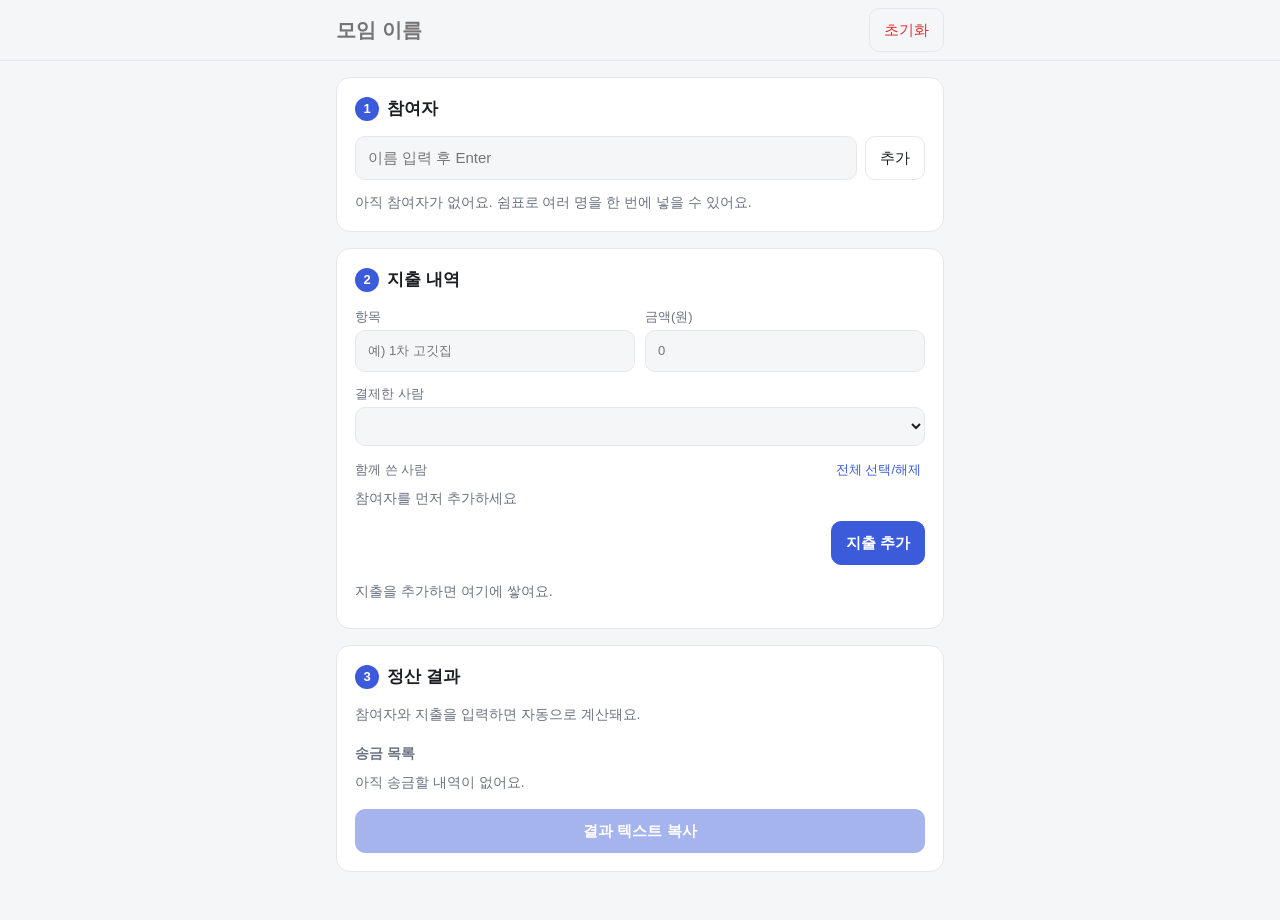
==== src/index.html @ de360f90 "feat(src): dutch-pay를 src 구조로 이전하고 scripts 추가 - dutch-pay/ 삭제, src/ 아래 app.js, index.html, settle.js" ====
<!doctype html>
<html lang="ko">
<head>
  <meta charset="utf-8" />
  <meta name="viewport" content="width=device-width, initial-scale=1" />
  <title>모임 정산</title>
  <link rel="stylesheet" href="style.css" />
</head>
<body>
  <header class="top">
    <div class="wrap top-inner">
      <input id="groupName" class="group-name" placeholder="모임 이름" maxlength="40" />
      <button id="resetBtn" class="ghost danger" type="button">초기화</button>
    </div>
  </header>

  <main class="wrap">
    <!-- 1. 멤버 -->
    <section class="card">
      <h2><span class="step">1</span>참여자</h2>
      <form id="memberForm" class="row">
        <input id="memberInput" placeholder="이름 입력 후 Enter" maxlength="20" autocomplete="off" />
        <button type="submit">추가</button>
      </form>
      <ul id="memberList" class="chips"></ul>
    </section>

    <!-- 2. 지출 -->
    <section class="card">
      <h2><span class="step">2</span>지출 내역</h2>
      <form id="expenseForm" class="expense-form">
        <div class="grid2">
          <label>항목
            <input id="expTitle" placeholder="예) 1차 고깃집" maxlength="40" required />
          </label>
          <label>금액(원)
            <input id="expAmount" inputmode="numeric" placeholder="0" required />
          </label>
        </div>
        <label>결제한 사람
          <select id="expPayer" required></select>
        </label>
        <div class="field">
          <div class="field-head">
            <span>함께 쓴 사람</span>
            <button type="button" id="toggleAll" class="link">전체 선택/해제</button>
          </div>
          <div id="expParticipants" class="checks"></div>
        </div>
        <div class="row end">
          <button type="button" id="cancelEdit" class="ghost" hidden>취소</button>
          <button type="submit" id="expSubmit" class="primary">지출 추가</button>
        </div>
      </form>
      <ul id="expenseList" class="expenses"></ul>
      <p id="totalLine" class="total"></p>
    </section>

    <!-- 3. 정산 -->
    <section class="card">
      <h2><span class="step">3</span>정산 결과</h2>
      <div id="balances" class="balances"></div>
      <h3>송금 목록</h3>
      <ul id="transfers" class="transfers"></ul>
      <button id="copyBtn" class="primary wide" type="button">결과 텍스트 복사</button>
    </section>
  </main>

  <div id="toast" class="toast" role="status" aria-live="polite"></div>
  <script src="settle.js"></script>
  <script src="app.js"></script>
</body>
</html>
---- src/style.css ----
:root {
  --bg: #f5f6f8;
  --card: #ffffff;
  --text: #1b1f24;
  --muted: #6b7280;
  --line: #e5e7eb;
  --accent: #3b5bdb;
  --accent-soft: #edf2ff;
  --pos: #2f9e44;
  --neg: #e03131;
  --radius: 14px;
}
@media (prefers-color-scheme: dark) {
  :root {
    --bg: #111317;
    --card: #1a1d23;
    --text: #e8eaed;
    --muted: #9aa0a6;
    --line: #2c3038;
    --accent: #748ffc;
    --accent-soft: #232a45;
    --pos: #51cf66;
    --neg: #ff6b6b;
  }
}

* { box-sizing: border-box; }
body {
  margin: 0;
  background: var(--bg);
  color: var(--text);
  font-family: -apple-system, BlinkMacSystemFont, "Pretendard", "Apple SD Gothic Neo", "Malgun Gothic", sans-serif;
  font-size: 15px;
  line-height: 1.5;
}
.wrap { max-width: 640px; margin: 0 auto; padding: 0 16px; }
main.wrap { padding-bottom: 48px; }

.top { position: sticky; top: 0; z-index: 5; background: var(--bg); border-bottom: 1px solid var(--line); }
.top-inner { display: flex; align-items: center; gap: 8px; height: 60px; }
.group-name {
  flex: 1; font-size: 20px; font-weight: 700; border: none; background: transparent;
  padding: 6px 0; color: var(--text);
}
.group-name:focus { outline: none; border-bottom: 2px solid var(--accent); }

.card { background: var(--card); border: 1px solid var(--line); border-radius: var(--radius); padding: 18px; margin-top: 16px; }
h2 { margin: 0 0 14px; font-size: 17px; display: flex; align-items: center; gap: 8px; }
h3 { margin: 18px 0 8px; font-size: 14px; color: var(--muted); font-weight: 600; }
.step {
  display: inline-grid; place-items: center; width: 24px; height: 24px; border-radius: 50%;
  background: var(--accent); color: #fff; font-size: 13px;
}

input, select {
  width: 100%; padding: 10px 12px; border: 1px solid var(--line); border-radius: 10px;
  background: var(--bg); color: var(--text); font: inherit;
}
input:focus, select:focus { outline: 2px solid var(--accent); outline-offset: -1px; }
label { display: block; font-size: 13px; color: var(--muted); }
label > input, label > select { margin-top: 4px; }

button {
  font: inherit; cursor: pointer; border-radius: 10px; padding: 10px 14px;
  border: 1px solid var(--line); background: var(--card); color: var(--text); white-space: nowrap;
}
button:disabled { opacity: .45; cursor: not-allowed; }
button.primary { background: var(--accent); border-color: var(--accent); color: #fff; font-weight: 600; }
button.ghost { background: transparent; }
button.link { border: none; background: none; padding: 2px 4px; color: var(--accent); font-size: 13px; }
button.danger, .danger { color: var(--neg); }
button.wide { width: 100%; margin-top: 16px; }

.row { display: flex; gap: 8px; }
.row.end { justify-content: flex-end; }
.grid2 { display: grid; grid-template-columns: 1fr 1fr; gap: 10px; }
.expense-form { display: grid; gap: 12px; }
.field-head { display: flex; justify-content: space-between; align-items: center; font-size: 13px; color: var(--muted); margin-bottom: 6px; }

.chips { list-style: none; padding: 0; margin: 12px 0 0; display: flex; flex-wrap: wrap; gap: 6px; }
.chip { display: inline-flex; align-items: center; gap: 2px; background: var(--accent-soft); color: var(--accent); padding: 4px 4px 4px 12px; border-radius: 999px; font-weight: 600; }
.chip button { border: none; background: none; color: inherit; padding: 0 8px; font-size: 16px; line-height: 1; }

.checks { display: flex; flex-wrap: wrap; gap: 6px; }
.check { display: inline-flex; color: var(--text); font-size: 14px; }
.check input { display: none; }
.check span { padding: 6px 12px; border-radius: 999px; border: 1px solid var(--line); cursor: pointer; user-select: none; }
.check input:checked + span { background: var(--accent); border-color: var(--accent); color: #fff; }

.expenses { list-style: none; padding: 0; margin: 16px 0 0; }
.expense { border-top: 1px solid var(--line); padding: 12px 0; }
.expense.editing { background: var(--accent-soft); margin: 0 -18px; padding: 12px 18px; }
.exp-main { display: flex; justify-content: space-between; gap: 12px; }
.exp-sub { font-size: 13px; color: var(--muted); margin-top: 2px; }
.exp-actions { margin-top: 4px; margin-left: -4px; }
.amount { font-weight: 700; font-variant-numeric: tabular-nums; }
.total { text-align: right; margin: 8px 0 0; color: var(--muted); }
.total strong { color: var(--text); }

.balances table { width: 100%; border-collapse: collapse; font-variant-numeric: tabular-nums; font-size: 14px; }
.balances th, .balances td { padding: 8px 4px; text-align: right; border-bottom: 1px solid var(--line); }
.balances th:first-child, .balances td:first-child { text-align: left; }
.balances th { font-size: 12px; color: var(--muted); font-weight: 600; }
.pos { color: var(--pos); font-weight: 700; }
.neg { color: var(--neg); font-weight: 700; }

.transfers { list-style: none; padding: 0; margin: 0; display: grid; gap: 8px; }
.transfers li:not(.empty) {
  display: grid; grid-template-columns: auto auto 1fr auto; gap: 10px; align-items: center;
  padding: 12px 14px; border-radius: 10px; background: var(--accent-soft);
}
.transfers .from { font-weight: 700; }
.transfers .to { font-weight: 700; }
.transfers .arrow { color: var(--muted); }
.transfers .amt { font-weight: 800; color: var(--accent); font-variant-numeric: tabular-nums; }

.empty, .muted { color: var(--muted); font-size: 14px; list-style: none; }

.toast {
  position: fixed; left: 50%; bottom: 24px; transform: translate(-50%, 20px);
  background: #222; color: #fff; padding: 10px 16px; border-radius: 999px; font-size: 14px;
  opacity: 0; pointer-events: none; transition: .2s; max-width: calc(100% - 32px);
}
.toast.show { opacity: 1; transform: translate(-50%, 0); }

@media (max-width: 420px) {
  .grid2 { grid-template-columns: 1fr; }
  .balances th, .balances td { padding: 8px 2px; font-size: 13px; }
}
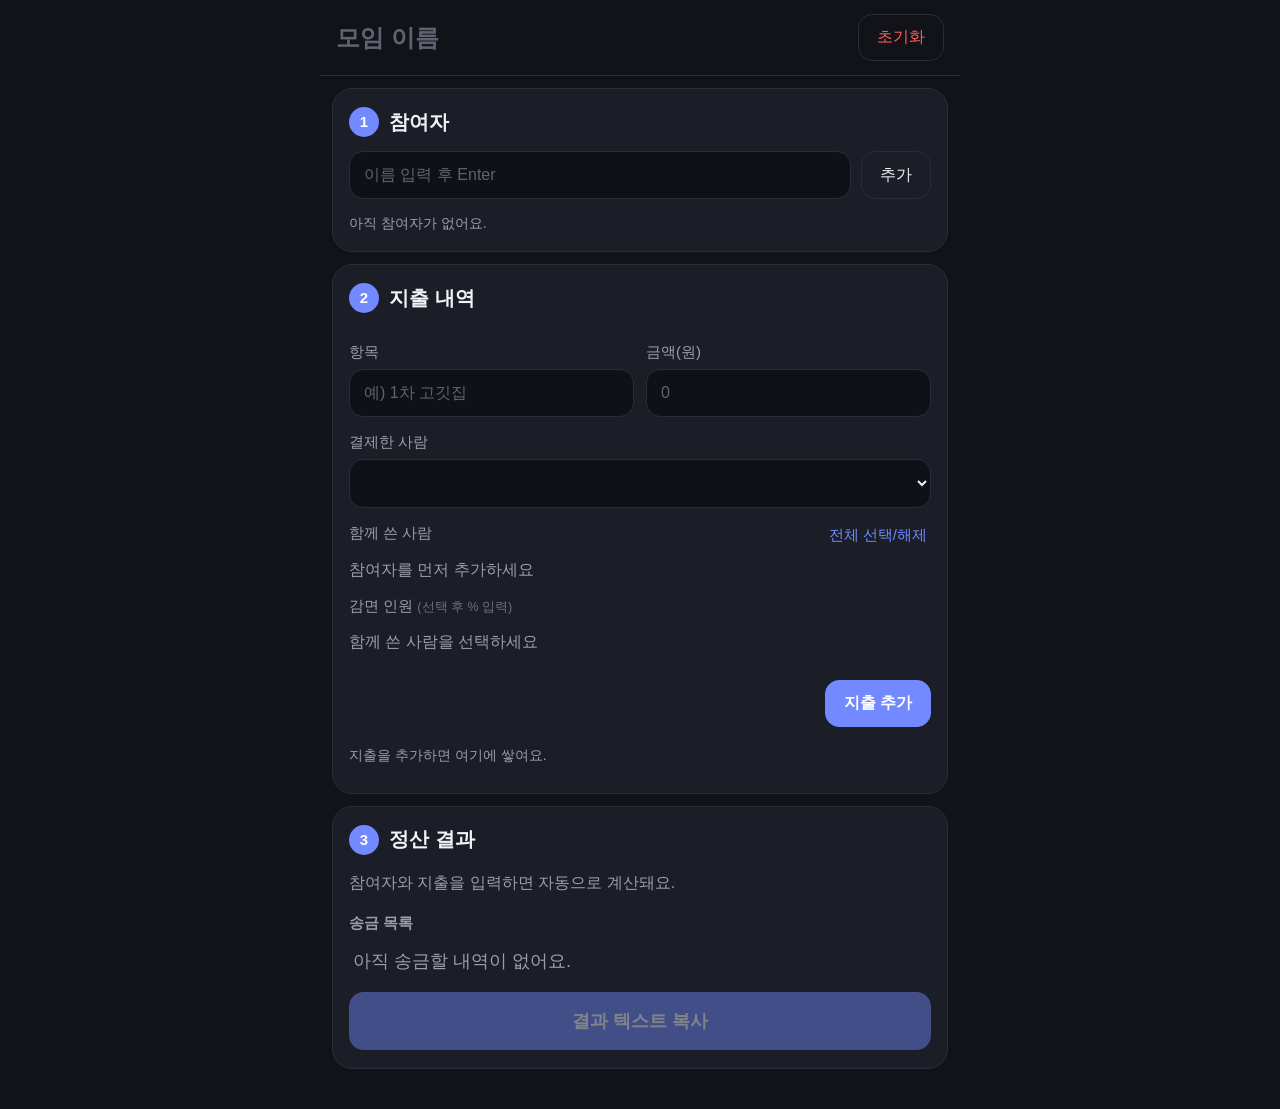
==== commit 7ce8bfa6: "feat(src): 명세서만 읽고 만든 phase2-doc 정산 앱 - 기존 src 삭제 후 PRD/requirements 기준으로 새로 구현 - 참여자 비활성화, 지출 입력, 감" ====
--- a/src/index.html
+++ b/src/index.html
@@ -1,73 +1,84 @@
-<!doctype html>
-<html lang="ko">
-<head>
-  <meta charset="utf-8" />
-  <meta name="viewport" content="width=device-width, initial-scale=1" />
-  <title>모임 정산</title>
-  <link rel="stylesheet" href="style.css" />
-</head>
-<body>
-  <header class="top">
-    <div class="wrap top-inner">
-      <input id="groupName" class="group-name" placeholder="모임 이름" maxlength="40" />
-      <button id="resetBtn" class="ghost danger" type="button">초기화</button>
-    </div>
-  </header>
-
-  <main class="wrap">
-    <!-- 1. 멤버 -->
-    <section class="card">
-      <h2><span class="step">1</span>참여자</h2>
-      <form id="memberForm" class="row">
-        <input id="memberInput" placeholder="이름 입력 후 Enter" maxlength="20" autocomplete="off" />
-        <button type="submit">추가</button>
-      </form>
-      <ul id="memberList" class="chips"></ul>
-    </section>
-
-    <!-- 2. 지출 -->
-    <section class="card">
-      <h2><span class="step">2</span>지출 내역</h2>
-      <form id="expenseForm" class="expense-form">
-        <div class="grid2">
-          <label>항목
-            <input id="expTitle" placeholder="예) 1차 고깃집" maxlength="40" required />
-          </label>
-          <label>금액(원)
-            <input id="expAmount" inputmode="numeric" placeholder="0" required />
-          </label>
-        </div>
-        <label>결제한 사람
-          <select id="expPayer" required></select>
-        </label>
-        <div class="field">
-          <div class="field-head">
-            <span>함께 쓴 사람</span>
-            <button type="button" id="toggleAll" class="link">전체 선택/해제</button>
-          </div>
-          <div id="expParticipants" class="checks"></div>
-        </div>
-        <div class="row end">
-          <button type="button" id="cancelEdit" class="ghost" hidden>취소</button>
-          <button type="submit" id="expSubmit" class="primary">지출 추가</button>
-        </div>
-      </form>
-      <ul id="expenseList" class="expenses"></ul>
-      <p id="totalLine" class="total"></p>
-    </section>
-
-    <!-- 3. 정산 -->
-    <section class="card">
-      <h2><span class="step">3</span>정산 결과</h2>
-      <div id="balances" class="balances"></div>
-      <h3>송금 목록</h3>
-      <ul id="transfers" class="transfers"></ul>
-      <button id="copyBtn" class="primary wide" type="button">결과 텍스트 복사</button>
-    </section>
-  </main>
-
-  <div id="toast" class="toast" role="status" aria-live="polite"></div>
-  <script src="settle.js"></script>
-  <script src="app.js"></script>
-</body>
-</html>
+<!doctype html>
+<html lang="ko">
+<head>
+  <meta charset="utf-8" />
+  <meta name="viewport" content="width=device-width, initial-scale=1" />
+  <title>Dutch-Pay</title>
+  <link rel="stylesheet" href="style.css" />
+</head>
+<body>
+  <header class="top">
+    <input id="groupName" class="group-name" type="text" placeholder="모임 이름" maxlength="30" aria-label="모임 이름" />
+    <button id="resetBtn" class="btn ghost danger" type="button">초기화</button>
+  </header>
+
+  <main>
+    <!-- 1. 참여자 -->
+    <section class="card" id="sec-members">
+      <h2><span class="step">1</span>참여자</h2>
+      <form id="memberForm" class="row" autocomplete="off">
+        <input id="memberInput" type="text" placeholder="이름 입력 후 Enter" maxlength="20" aria-label="참여자 이름" />
+        <button class="btn" type="submit">추가</button>
+      </form>
+      <ul id="memberList" class="chips"></ul>
+    </section>
+
+    <!-- 2. 지출 내역 -->
+    <section class="card" id="sec-expenses">
+      <h2><span class="step">2</span>지출 내역</h2>
+      <form id="expenseForm" autocomplete="off">
+        <div class="grid2">
+          <label class="field"><span>항목</span>
+            <input id="expTitle" type="text" placeholder="예) 1차 고깃집" maxlength="30" />
+          </label>
+          <label class="field"><span>금액(원)</span>
+            <input id="expAmount" type="text" inputmode="numeric" placeholder="0" />
+          </label>
+        </div>
+        <label class="field"><span>결제한 사람</span>
+          <select id="expPayer"></select>
+        </label>
+        <div class="field">
+          <div class="field-head"><span>함께 쓴 사람</span>
+            <button id="toggleAll" class="link" type="button">전체 선택/해제</button>
+          </div>
+          <div id="expParticipants" class="chips pick"></div>
+        </div>
+        <div class="field">
+          <div class="field-head"><span>감면 인원 <small>(선택 후 % 입력)</small></span></div>
+          <div id="expDiscounts" class="chips pick"></div>
+          <div id="discountInputs" class="disc-inputs"></div>
+        </div>
+        <div class="actions">
+          <button id="cancelEdit" class="btn ghost" type="button" hidden>취소</button>
+          <button id="expSubmit" class="btn primary" type="submit">지출 추가</button>
+        </div>
+      </form>
+      <ul id="expenseList" class="expenses"></ul>
+      <p id="totalLine" class="total-line"></p>
+    </section>
+
+    <!-- 3. 정산 결과 -->
+    <section class="card" id="sec-result">
+      <h2><span class="step">3</span>정산 결과</h2>
+      <div id="balances"></div>
+      <h3>송금 목록</h3>
+      <ul id="transfers" class="transfers"></ul>
+      <button id="copyBtn" class="btn primary block" type="button">결과 텍스트 복사</button>
+    </section>
+  </main>
+
+  <!-- 팝업 (나누어떨어지지 않을 때 / 초기화 확인) -->
+  <div id="modal" class="modal" hidden>
+    <div class="modal-box" role="dialog" aria-modal="true" aria-labelledby="modalTitle">
+      <h3 id="modalTitle"></h3>
+      <p id="modalMsg"></p>
+      <div id="modalBtns" class="modal-btns"></div>
+    </div>
+  </div>
+  <div id="toast" class="toast" role="status" aria-live="polite"></div>
+
+  <script src="settle.js"></script>
+  <script src="app.js"></script>
+</body>
+</html>
--- a/src/style.css
+++ b/src/style.css
@@ -1,129 +1,136 @@
-:root {
-  --bg: #f5f6f8;
-  --card: #ffffff;
-  --text: #1b1f24;
-  --muted: #6b7280;
-  --line: #e5e7eb;
-  --accent: #3b5bdb;
-  --accent-soft: #edf2ff;
-  --pos: #2f9e44;
-  --neg: #e03131;
-  --radius: 14px;
-}
-@media (prefers-color-scheme: dark) {
-  :root {
-    --bg: #111317;
-    --card: #1a1d23;
-    --text: #e8eaed;
-    --muted: #9aa0a6;
-    --line: #2c3038;
-    --accent: #748ffc;
-    --accent-soft: #232a45;
-    --pos: #51cf66;
-    --neg: #ff6b6b;
-  }
-}
-
-* { box-sizing: border-box; }
-body {
-  margin: 0;
-  background: var(--bg);
-  color: var(--text);
-  font-family: -apple-system, BlinkMacSystemFont, "Pretendard", "Apple SD Gothic Neo", "Malgun Gothic", sans-serif;
-  font-size: 15px;
-  line-height: 1.5;
-}
-.wrap { max-width: 640px; margin: 0 auto; padding: 0 16px; }
-main.wrap { padding-bottom: 48px; }
-
-.top { position: sticky; top: 0; z-index: 5; background: var(--bg); border-bottom: 1px solid var(--line); }
-.top-inner { display: flex; align-items: center; gap: 8px; height: 60px; }
-.group-name {
-  flex: 1; font-size: 20px; font-weight: 700; border: none; background: transparent;
-  padding: 6px 0; color: var(--text);
-}
-.group-name:focus { outline: none; border-bottom: 2px solid var(--accent); }
-
-.card { background: var(--card); border: 1px solid var(--line); border-radius: var(--radius); padding: 18px; margin-top: 16px; }
-h2 { margin: 0 0 14px; font-size: 17px; display: flex; align-items: center; gap: 8px; }
-h3 { margin: 18px 0 8px; font-size: 14px; color: var(--muted); font-weight: 600; }
-.step {
-  display: inline-grid; place-items: center; width: 24px; height: 24px; border-radius: 50%;
-  background: var(--accent); color: #fff; font-size: 13px;
-}
-
-input, select {
-  width: 100%; padding: 10px 12px; border: 1px solid var(--line); border-radius: 10px;
-  background: var(--bg); color: var(--text); font: inherit;
-}
-input:focus, select:focus { outline: 2px solid var(--accent); outline-offset: -1px; }
-label { display: block; font-size: 13px; color: var(--muted); }
-label > input, label > select { margin-top: 4px; }
-
-button {
-  font: inherit; cursor: pointer; border-radius: 10px; padding: 10px 14px;
-  border: 1px solid var(--line); background: var(--card); color: var(--text); white-space: nowrap;
-}
-button:disabled { opacity: .45; cursor: not-allowed; }
-button.primary { background: var(--accent); border-color: var(--accent); color: #fff; font-weight: 600; }
-button.ghost { background: transparent; }
-button.link { border: none; background: none; padding: 2px 4px; color: var(--accent); font-size: 13px; }
-button.danger, .danger { color: var(--neg); }
-button.wide { width: 100%; margin-top: 16px; }
-
-.row { display: flex; gap: 8px; }
-.row.end { justify-content: flex-end; }
-.grid2 { display: grid; grid-template-columns: 1fr 1fr; gap: 10px; }
-.expense-form { display: grid; gap: 12px; }
-.field-head { display: flex; justify-content: space-between; align-items: center; font-size: 13px; color: var(--muted); margin-bottom: 6px; }
-
-.chips { list-style: none; padding: 0; margin: 12px 0 0; display: flex; flex-wrap: wrap; gap: 6px; }
-.chip { display: inline-flex; align-items: center; gap: 2px; background: var(--accent-soft); color: var(--accent); padding: 4px 4px 4px 12px; border-radius: 999px; font-weight: 600; }
-.chip button { border: none; background: none; color: inherit; padding: 0 8px; font-size: 16px; line-height: 1; }
-
-.checks { display: flex; flex-wrap: wrap; gap: 6px; }
-.check { display: inline-flex; color: var(--text); font-size: 14px; }
-.check input { display: none; }
-.check span { padding: 6px 12px; border-radius: 999px; border: 1px solid var(--line); cursor: pointer; user-select: none; }
-.check input:checked + span { background: var(--accent); border-color: var(--accent); color: #fff; }
-
-.expenses { list-style: none; padding: 0; margin: 16px 0 0; }
-.expense { border-top: 1px solid var(--line); padding: 12px 0; }
-.expense.editing { background: var(--accent-soft); margin: 0 -18px; padding: 12px 18px; }
-.exp-main { display: flex; justify-content: space-between; gap: 12px; }
-.exp-sub { font-size: 13px; color: var(--muted); margin-top: 2px; }
-.exp-actions { margin-top: 4px; margin-left: -4px; }
-.amount { font-weight: 700; font-variant-numeric: tabular-nums; }
-.total { text-align: right; margin: 8px 0 0; color: var(--muted); }
-.total strong { color: var(--text); }
-
-.balances table { width: 100%; border-collapse: collapse; font-variant-numeric: tabular-nums; font-size: 14px; }
-.balances th, .balances td { padding: 8px 4px; text-align: right; border-bottom: 1px solid var(--line); }
-.balances th:first-child, .balances td:first-child { text-align: left; }
-.balances th { font-size: 12px; color: var(--muted); font-weight: 600; }
-.pos { color: var(--pos); font-weight: 700; }
-.neg { color: var(--neg); font-weight: 700; }
-
-.transfers { list-style: none; padding: 0; margin: 0; display: grid; gap: 8px; }
-.transfers li:not(.empty) {
-  display: grid; grid-template-columns: auto auto 1fr auto; gap: 10px; align-items: center;
-  padding: 12px 14px; border-radius: 10px; background: var(--accent-soft);
-}
-.transfers .from { font-weight: 700; }
-.transfers .to { font-weight: 700; }
-.transfers .arrow { color: var(--muted); }
-.transfers .amt { font-weight: 800; color: var(--accent); font-variant-numeric: tabular-nums; }
-
-.empty, .muted { color: var(--muted); font-size: 14px; list-style: none; }
-
-.toast {
-  position: fixed; left: 50%; bottom: 24px; transform: translate(-50%, 20px);
-  background: #222; color: #fff; padding: 10px 16px; border-radius: 999px; font-size: 14px;
-  opacity: 0; pointer-events: none; transition: .2s; max-width: calc(100% - 32px);
-}
-.toast.show { opacity: 1; transform: translate(-50%, 0); }
-
-@media (max-width: 420px) {
-  .grid2 { grid-template-columns: 1fr; }
-  .balances th, .balances td { padding: 8px 2px; font-size: 13px; }
-}
+:root {
+  --bg: #121318;
+  --card: #1b1e27;
+  --field: #101116;
+  --line: #2a2d38;
+  --text: #f2f3f7;
+  --muted: #9a9eab;
+  --accent: #7289ff;
+  --accent-bg: #252c4d;
+  --red: #ff5c5c;
+  --green: #4cd964;
+}
+* { box-sizing: border-box; }
+html, body { margin: 0; }
+body {
+  background: var(--bg);
+  color: var(--text);
+  font-family: -apple-system, 'Segoe UI', 'Apple SD Gothic Neo', 'Malgun Gothic', sans-serif;
+  font-size: 16px;
+  line-height: 1.45;
+  overflow-x: hidden;
+}
+.top {
+  display: flex; align-items: center; justify-content: space-between; gap: 12px;
+  padding: 14px 16px; border-bottom: 1px solid var(--line);
+  max-width: 640px; margin: 0 auto;
+}
+.group-name {
+  flex: 1; min-width: 0; background: transparent; border: 0; outline: 0;
+  color: var(--text); font-size: 24px; font-weight: 800; padding: 4px 0;
+}
+main { max-width: 640px; margin: 0 auto; padding: 12px 12px 40px; display: grid; gap: 12px; }
+.card { background: var(--card); border: 1px solid var(--line); border-radius: 20px; padding: 18px 16px; }
+h2 { margin: 0 0 14px; font-size: 20px; display: flex; align-items: center; gap: 10px; }
+h3 { margin: 18px 0 10px; font-size: 15px; color: var(--muted); font-weight: 600; }
+.step {
+  display: inline-grid; place-items: center; width: 30px; height: 30px; border-radius: 50%;
+  background: var(--accent); color: #fff; font-size: 15px; font-weight: 800;
+}
+input, select {
+  width: 100%; min-width: 0; background: var(--field); color: var(--text);
+  border: 1px solid var(--line); border-radius: 14px; padding: 14px; font-size: 16px; outline: 0;
+}
+input:focus, select:focus { border-color: var(--accent); }
+input::placeholder { color: #5f6370; }
+.row { display: flex; gap: 10px; }
+.btn {
+  background: var(--card); color: var(--text); border: 1px solid var(--line); border-radius: 14px;
+  padding: 12px 18px; font-size: 16px; cursor: pointer; white-space: nowrap;
+}
+.btn.primary { background: var(--accent); border-color: var(--accent); color: #fff; font-weight: 700; }
+.btn.ghost { background: transparent; }
+.btn.danger { color: var(--red); }
+.btn.block { width: 100%; margin-top: 14px; padding: 16px; font-size: 18px; }
+.btn:disabled { opacity: .45; cursor: not-allowed; }
+.link { background: none; border: 0; color: var(--accent); font-size: 15px; cursor: pointer; padding: 4px; }
+.link.danger { color: var(--red); }
+
+/* 참여자 칩 */
+.chips { list-style: none; margin: 14px 0 0; padding: 0; display: flex; flex-wrap: wrap; gap: 10px; }
+.chips.pick { margin-top: 8px; }
+.chip {
+  display: inline-flex; align-items: center; gap: 10px; padding: 8px 14px; border-radius: 999px;
+  background: var(--accent-bg); color: var(--accent); font-weight: 700; font-size: 17px;
+}
+.chip button { background: none; border: 0; color: var(--accent); cursor: pointer; font-size: 16px; padding: 0 2px; }
+.chip.off { background: #20222b; color: #6b6f7c; text-decoration: line-through; }
+.chip.off button { color: #6b6f7c; }
+.empty { color: var(--muted); font-size: 14px; list-style: none; }
+.toggle {
+  border: 1px solid var(--line); background: transparent; color: var(--text);
+  border-radius: 999px; padding: 10px 18px; font-size: 17px; cursor: pointer;
+}
+.toggle.on { background: var(--accent); border-color: var(--accent); color: #fff; font-weight: 700; }
+.toggle.disc.on { background: #ffb347; border-color: #ffb347; color: #1b1e27; }
+
+/* 폼 */
+.grid2 { display: grid; grid-template-columns: 1fr 1fr; gap: 12px; }
+.field { display: block; margin-top: 14px; }
+.field > span, .field-head span { display: block; color: var(--muted); font-size: 15px; margin-bottom: 6px; }
+.field-head { display: flex; justify-content: space-between; align-items: center; }
+.field-head small { color: #6b6f7c; }
+.disc-inputs { display: grid; gap: 8px; margin-top: 10px; }
+.disc-row { display: flex; align-items: center; gap: 10px; }
+.disc-row label { flex: 1; color: var(--text); }
+.disc-row input { width: 90px; text-align: right; padding: 10px; }
+.actions { display: flex; justify-content: flex-end; gap: 10px; margin-top: 16px; }
+
+/* 지출 목록 */
+.expenses { list-style: none; margin: 18px 0 0; padding: 0; }
+.expense { border-top: 1px solid var(--line); padding: 14px 0; }
+.expense.editing { background: rgba(114, 137, 255, .08); }
+.exp-main { display: flex; justify-content: space-between; gap: 10px; font-size: 18px; }
+.exp-main .amount { font-weight: 800; white-space: nowrap; }
+.exp-sub { color: var(--muted); font-size: 15px; margin-top: 2px; word-break: keep-all; }
+.exp-actions { margin-top: 6px; display: flex; gap: 12px; }
+.total-line { text-align: right; color: var(--muted); margin: 10px 0 0; }
+.total-line strong { color: var(--text); }
+.excluded { color: var(--red); font-size: 13px; }
+
+/* 결과 */
+table { width: 100%; border-collapse: collapse; }
+th, td { padding: 12px 4px; text-align: right; border-bottom: 1px solid var(--line); font-size: 15px; }
+th { color: var(--muted); font-weight: 600; }
+th:first-child, td:first-child { text-align: left; }
+td.pos { color: var(--green); font-weight: 800; }
+td.neg { color: var(--red); font-weight: 800; }
+tr.off td:first-child { color: #6b6f7c; text-decoration: line-through; }
+.transfers { list-style: none; margin: 0; padding: 0; display: grid; gap: 10px; }
+.transfers li {
+  display: flex; align-items: center; gap: 8px; background: #222a49; border-radius: 14px;
+  padding: 16px; font-size: 18px; font-weight: 700;
+}
+.transfers .arrow { color: var(--muted); font-weight: 400; }
+.transfers .amt { margin-left: auto; color: var(--accent); }
+.transfers li.empty { background: none; padding: 4px; font-weight: 400; }
+.muted { color: var(--muted); }
+
+/* 팝업 */
+.modal { position: fixed; inset: 0; background: rgba(0, 0, 0, .6); display: grid; place-items: center; padding: 16px; z-index: 10; }
+.modal[hidden] { display: none; }
+.modal-box { background: var(--card); border: 1px solid var(--line); border-radius: 20px; padding: 22px 18px; width: 100%; max-width: 380px; }
+.modal-box h3 { margin: 0 0 8px; color: var(--text); font-size: 18px; }
+.modal-box p { margin: 0 0 16px; color: var(--muted); }
+.modal-btns { display: grid; gap: 10px; }
+.toast {
+  position: fixed; left: 50%; bottom: 24px; transform: translateX(-50%) translateY(20px); opacity: 0;
+  background: #2c3040; color: var(--text); padding: 12px 18px; border-radius: 12px; pointer-events: none;
+  transition: .2s; max-width: calc(100% - 32px); z-index: 20; text-align: center;
+}
+.toast.show { opacity: 1; transform: translateX(-50%) translateY(0); }
+
+@media (max-width: 420px) {
+  .grid2 { grid-template-columns: 1fr; }
+  th, td { font-size: 13px; padding: 10px 2px; }
+}
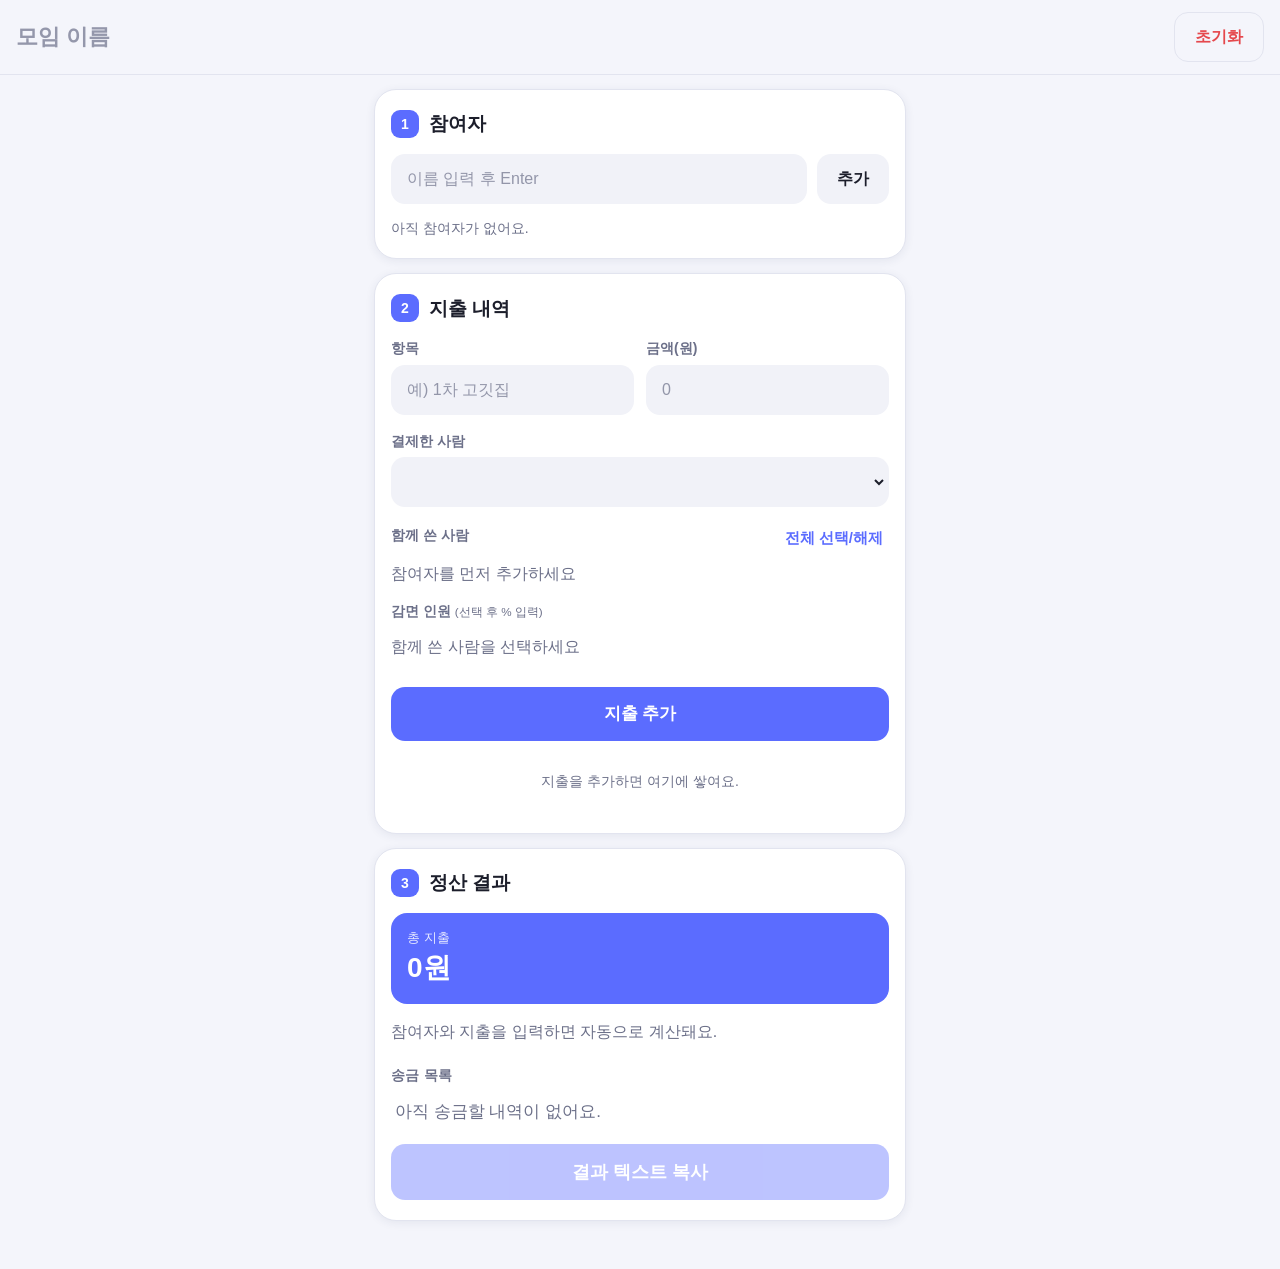
==== commit 71023889: "feat(src): PRD 디자인 항목 반영해 phase2-doc UI 재작성 - 레퍼런스 기반 + 모바일 최적화(밝은/다크 자동, 큰 터치 영역, 결과 요약 카드, 하단 시트 팝" ====
--- a/src/index.html
+++ b/src/index.html
@@ -61,6 +61,7 @@
     <!-- 3. 정산 결과 -->
     <section class="card" id="sec-result">
       <h2><span class="step">3</span>정산 결과</h2>
+      <div id="summary" class="summary"></div>
       <div id="balances"></div>
       <h3>송금 목록</h3>
       <ul id="transfers" class="transfers"></ul>
--- a/src/style.css
+++ b/src/style.css
@@ -1,136 +1,164 @@
+/* Dutch-Pay 디자인: 레퍼런스(보라 계열 다크)를 바탕으로 하되, 모바일 사용성에 맞게
+   - 밝은 배경 기본 + 시스템 다크 모드 자동 대응
+   - 터치 하기 쉬운 큰 버튼(최소 48px), 단계별 번호 카드, 결과 요약 강조 */
 :root {
-  --bg: #121318;
-  --card: #1b1e27;
-  --field: #101116;
-  --line: #2a2d38;
-  --text: #f2f3f7;
-  --muted: #9a9eab;
-  --accent: #7289ff;
-  --accent-bg: #252c4d;
-  --red: #ff5c5c;
-  --green: #4cd964;
+  --bg: #f4f5fb;
+  --card: #ffffff;
+  --field: #f1f2f8;
+  --line: #e2e4ef;
+  --text: #1c1e2b;
+  --muted: #6c7089;
+  --accent: #5b6cff;
+  --accent-soft: #e8ebff;
+  --on-accent: #ffffff;
+  --amber: #ffb020;
+  --amber-soft: #fff2d6;
+  --red: #e5484d;
+  --green: #12a150;
+  --shadow: 0 2px 10px rgba(40, 45, 90, .08);
+}
+@media (prefers-color-scheme: dark) {
+  :root {
+    --bg: #101119; --card: #1a1c28; --field: #12131c; --line: #2b2e3f;
+    --text: #f1f2f8; --muted: #9a9eb5; --accent: #7f8cff; --accent-soft: #272c52;
+    --amber: #ffb84d; --amber-soft: #3a2f17; --red: #ff6b70; --green: #3ddc84; --shadow: none;
+  }
 }
 * { box-sizing: border-box; }
 html, body { margin: 0; }
 body {
-  background: var(--bg);
-  color: var(--text);
+  background: var(--bg); color: var(--text); overflow-x: hidden;
   font-family: -apple-system, 'Segoe UI', 'Apple SD Gothic Neo', 'Malgun Gothic', sans-serif;
-  font-size: 16px;
-  line-height: 1.45;
-  overflow-x: hidden;
+  font-size: 16px; line-height: 1.45;
 }
 .top {
+  background: var(--bg);
   display: flex; align-items: center; justify-content: space-between; gap: 12px;
-  padding: 14px 16px; border-bottom: 1px solid var(--line);
-  max-width: 640px; margin: 0 auto;
+  padding: 12px 16px; border-bottom: 1px solid var(--line);
 }
+.top > * { max-width: 560px; }
 .group-name {
-  flex: 1; min-width: 0; background: transparent; border: 0; outline: 0;
-  color: var(--text); font-size: 24px; font-weight: 800; padding: 4px 0;
+  flex: 1; min-width: 0; background: transparent; border: 0; outline: 0; color: var(--text);
+  font-size: 22px; font-weight: 800; padding: 6px 0;
 }
-main { max-width: 640px; margin: 0 auto; padding: 12px 12px 40px; display: grid; gap: 12px; }
-.card { background: var(--card); border: 1px solid var(--line); border-radius: 20px; padding: 18px 16px; }
-h2 { margin: 0 0 14px; font-size: 20px; display: flex; align-items: center; gap: 10px; }
-h3 { margin: 18px 0 10px; font-size: 15px; color: var(--muted); font-weight: 600; }
+.group-name::placeholder { color: var(--muted); }
+main { max-width: 560px; margin: 0 auto; padding: 14px 14px 48px; display: grid; gap: 14px; }
+.card { background: var(--card); border-radius: 22px; padding: 20px 16px; box-shadow: var(--shadow); border: 1px solid var(--line); }
+h2 { margin: 0 0 16px; font-size: 19px; display: flex; align-items: center; gap: 10px; }
+h3 { margin: 22px 0 10px; font-size: 14px; color: var(--muted); font-weight: 700; letter-spacing: .02em; }
 .step {
-  display: inline-grid; place-items: center; width: 30px; height: 30px; border-radius: 50%;
-  background: var(--accent); color: #fff; font-size: 15px; font-weight: 800;
+  display: inline-grid; place-items: center; width: 28px; height: 28px; border-radius: 9px;
+  background: var(--accent); color: var(--on-accent); font-size: 14px; font-weight: 800;
 }
 input, select {
-  width: 100%; min-width: 0; background: var(--field); color: var(--text);
-  border: 1px solid var(--line); border-radius: 14px; padding: 14px; font-size: 16px; outline: 0;
+  width: 100%; min-width: 0; min-height: 50px; background: var(--field); color: var(--text);
+  border: 2px solid transparent; border-radius: 14px; padding: 12px 14px; font-size: 16px; outline: 0;
 }
-input:focus, select:focus { border-color: var(--accent); }
-input::placeholder { color: #5f6370; }
+input:focus, select:focus { border-color: var(--accent); background: var(--card); }
+input::placeholder { color: var(--muted); opacity: .7; }
 .row { display: flex; gap: 10px; }
 .btn {
-  background: var(--card); color: var(--text); border: 1px solid var(--line); border-radius: 14px;
-  padding: 12px 18px; font-size: 16px; cursor: pointer; white-space: nowrap;
+  min-height: 50px; background: var(--field); color: var(--text); border: 0; border-radius: 14px;
+  padding: 0 20px; font-size: 16px; font-weight: 600; cursor: pointer; white-space: nowrap;
 }
-.btn.primary { background: var(--accent); border-color: var(--accent); color: #fff; font-weight: 700; }
-.btn.ghost { background: transparent; }
+.btn.primary { background: var(--accent); color: var(--on-accent); font-weight: 800; }
+.btn.ghost { background: transparent; border: 1px solid var(--line); }
 .btn.danger { color: var(--red); }
-.btn.block { width: 100%; margin-top: 14px; padding: 16px; font-size: 18px; }
-.btn:disabled { opacity: .45; cursor: not-allowed; }
-.link { background: none; border: 0; color: var(--accent); font-size: 15px; cursor: pointer; padding: 4px; }
+.btn.block { width: 100%; margin-top: 16px; min-height: 56px; font-size: 18px; }
+.btn:disabled { opacity: .4; cursor: not-allowed; }
+.btn:active:not(:disabled) { transform: scale(.98); }
+.link { background: none; border: 0; color: var(--accent); font-size: 15px; font-weight: 700; cursor: pointer; padding: 6px; }
 .link.danger { color: var(--red); }
 
-/* 참여자 칩 */
-.chips { list-style: none; margin: 14px 0 0; padding: 0; display: flex; flex-wrap: wrap; gap: 10px; }
+/* 칩 */
+.chips { list-style: none; margin: 14px 0 0; padding: 0; display: flex; flex-wrap: wrap; gap: 8px; }
 .chips.pick { margin-top: 8px; }
 .chip {
-  display: inline-flex; align-items: center; gap: 10px; padding: 8px 14px; border-radius: 999px;
-  background: var(--accent-bg); color: var(--accent); font-weight: 700; font-size: 17px;
+  display: inline-flex; align-items: center; gap: 8px; padding: 9px 10px 9px 16px; border-radius: 999px;
+  background: var(--accent-soft); color: var(--accent); font-weight: 800; font-size: 16px;
 }
-.chip button { background: none; border: 0; color: var(--accent); cursor: pointer; font-size: 16px; padding: 0 2px; }
-.chip.off { background: #20222b; color: #6b6f7c; text-decoration: line-through; }
-.chip.off button { color: #6b6f7c; }
+.chip button {
+  display: grid; place-items: center; width: 24px; height: 24px; border-radius: 50%; padding: 0;
+  background: var(--card); border: 0; color: var(--accent); cursor: pointer; font-size: 15px; line-height: 1;
+}
+.chip.off { background: var(--field); color: var(--muted); text-decoration: line-through; font-weight: 600; }
+.chip.off button { color: var(--muted); }
 .empty { color: var(--muted); font-size: 14px; list-style: none; }
 .toggle {
-  border: 1px solid var(--line); background: transparent; color: var(--text);
-  border-radius: 999px; padding: 10px 18px; font-size: 17px; cursor: pointer;
+  min-height: 46px; border: 2px solid var(--line); background: transparent; color: var(--muted);
+  border-radius: 12px; padding: 0 18px; font-size: 16px; font-weight: 600; cursor: pointer;
 }
-.toggle.on { background: var(--accent); border-color: var(--accent); color: #fff; font-weight: 700; }
-.toggle.disc.on { background: #ffb347; border-color: #ffb347; color: #1b1e27; }
+.toggle.on { background: var(--accent); border-color: var(--accent); color: var(--on-accent); font-weight: 800; }
+.toggle.disc.on { background: var(--amber); border-color: var(--amber); color: #2b2100; }
 
 /* 폼 */
 .grid2 { display: grid; grid-template-columns: 1fr 1fr; gap: 12px; }
-.field { display: block; margin-top: 14px; }
-.field > span, .field-head span { display: block; color: var(--muted); font-size: 15px; margin-bottom: 6px; }
+.field { display: block; margin-top: 16px; }
+.grid2 .field { margin-top: 0; }
+.field > span, .field-head span { display: block; color: var(--muted); font-size: 14px; font-weight: 700; margin-bottom: 6px; }
 .field-head { display: flex; justify-content: space-between; align-items: center; }
-.field-head small { color: #6b6f7c; }
+.field-head small { font-weight: 400; }
 .disc-inputs { display: grid; gap: 8px; margin-top: 10px; }
-.disc-row { display: flex; align-items: center; gap: 10px; }
-.disc-row label { flex: 1; color: var(--text); }
-.disc-row input { width: 90px; text-align: right; padding: 10px; }
-.actions { display: flex; justify-content: flex-end; gap: 10px; margin-top: 16px; }
+.disc-row { display: flex; align-items: center; gap: 10px; background: var(--amber-soft); border-radius: 14px; padding: 8px 12px; }
+.disc-row label { flex: 1; font-weight: 700; }
+.disc-row input { width: 84px; min-height: 44px; text-align: right; background: var(--card); }
+.actions { display: flex; justify-content: flex-end; gap: 10px; margin-top: 18px; }
+.actions .btn.primary { flex: 1; min-height: 54px; font-size: 17px; }
 
 /* 지출 목록 */
-.expenses { list-style: none; margin: 18px 0 0; padding: 0; }
-.expense { border-top: 1px solid var(--line); padding: 14px 0; }
-.expense.editing { background: rgba(114, 137, 255, .08); }
-.exp-main { display: flex; justify-content: space-between; gap: 10px; font-size: 18px; }
+.expenses { list-style: none; margin: 20px 0 0; padding: 0; display: grid; gap: 10px; }
+.expense { background: var(--field); border-radius: 16px; padding: 14px; }
+.expense.editing { outline: 2px solid var(--accent); }
+.exp-main { display: flex; justify-content: space-between; gap: 10px; font-size: 17px; }
 .exp-main .amount { font-weight: 800; white-space: nowrap; }
-.exp-sub { color: var(--muted); font-size: 15px; margin-top: 2px; word-break: keep-all; }
-.exp-actions { margin-top: 6px; display: flex; gap: 12px; }
-.total-line { text-align: right; color: var(--muted); margin: 10px 0 0; }
+.exp-sub { color: var(--muted); font-size: 14px; margin-top: 3px; word-break: keep-all; }
+.exp-actions { margin-top: 6px; display: flex; gap: 8px; }
+.exp-actions .link { padding-left: 0; }
+.total-line { text-align: right; color: var(--muted); margin: 12px 0 0; }
 .total-line strong { color: var(--text); }
-.excluded { color: var(--red); font-size: 13px; }
+.excluded { color: var(--red); font-size: 13px; margin-top: 4px; }
+.expenses .empty { text-align: center; padding: 10px; }
 
 /* 결과 */
+.summary {
+  background: var(--accent); color: var(--on-accent); border-radius: 16px; padding: 16px; margin-bottom: 14px;
+}
+.summary small { display: block; opacity: .85; font-size: 13px; }
+.summary strong { font-size: 28px; font-weight: 800; }
+.summary span { opacity: .9; font-size: 14px; }
 table { width: 100%; border-collapse: collapse; }
 th, td { padding: 12px 4px; text-align: right; border-bottom: 1px solid var(--line); font-size: 15px; }
-th { color: var(--muted); font-weight: 600; }
-th:first-child, td:first-child { text-align: left; }
+th { color: var(--muted); font-weight: 700; font-size: 13px; }
+th:first-child, td:first-child { text-align: left; font-weight: 700; }
 td.pos { color: var(--green); font-weight: 800; }
 td.neg { color: var(--red); font-weight: 800; }
-tr.off td:first-child { color: #6b6f7c; text-decoration: line-through; }
+tr.off td:first-child { color: var(--muted); text-decoration: line-through; }
 .transfers { list-style: none; margin: 0; padding: 0; display: grid; gap: 10px; }
 .transfers li {
-  display: flex; align-items: center; gap: 8px; background: #222a49; border-radius: 14px;
-  padding: 16px; font-size: 18px; font-weight: 700;
+  display: flex; align-items: center; gap: 8px; background: var(--accent-soft); border-radius: 16px;
+  padding: 16px; font-size: 17px; font-weight: 800;
 }
-.transfers .arrow { color: var(--muted); font-weight: 400; }
+.transfers .arrow { color: var(--accent); }
 .transfers .amt { margin-left: auto; color: var(--accent); }
-.transfers li.empty { background: none; padding: 4px; font-weight: 400; }
+.transfers li.empty { background: none; padding: 4px; font-weight: 400; color: var(--muted); }
 .muted { color: var(--muted); }
 
 /* 팝업 */
-.modal { position: fixed; inset: 0; background: rgba(0, 0, 0, .6); display: grid; place-items: center; padding: 16px; z-index: 10; }
+.modal { position: fixed; inset: 0; background: rgba(10, 12, 25, .55); display: grid; align-items: end; justify-items: center; padding: 0; z-index: 10; }
 .modal[hidden] { display: none; }
-.modal-box { background: var(--card); border: 1px solid var(--line); border-radius: 20px; padding: 22px 18px; width: 100%; max-width: 380px; }
-.modal-box h3 { margin: 0 0 8px; color: var(--text); font-size: 18px; }
-.modal-box p { margin: 0 0 16px; color: var(--muted); }
+.modal-box { background: var(--card); border-radius: 24px 24px 0 0; padding: 24px 18px 28px; width: 100%; max-width: 560px; }
+.modal-box h3 { margin: 0 0 6px; color: var(--text); font-size: 19px; letter-spacing: 0; }
+.modal-box p { margin: 0 0 18px; color: var(--muted); }
 .modal-btns { display: grid; gap: 10px; }
 .toast {
   position: fixed; left: 50%; bottom: 24px; transform: translateX(-50%) translateY(20px); opacity: 0;
-  background: #2c3040; color: var(--text); padding: 12px 18px; border-radius: 12px; pointer-events: none;
+  background: #20222f; color: #fff; padding: 12px 18px; border-radius: 12px; pointer-events: none;
   transition: .2s; max-width: calc(100% - 32px); z-index: 20; text-align: center;
 }
 .toast.show { opacity: 1; transform: translateX(-50%) translateY(0); }
 
 @media (max-width: 420px) {
   .grid2 { grid-template-columns: 1fr; }
+  .grid2 .field + .field { margin-top: 12px; }
   th, td { font-size: 13px; padding: 10px 2px; }
 }
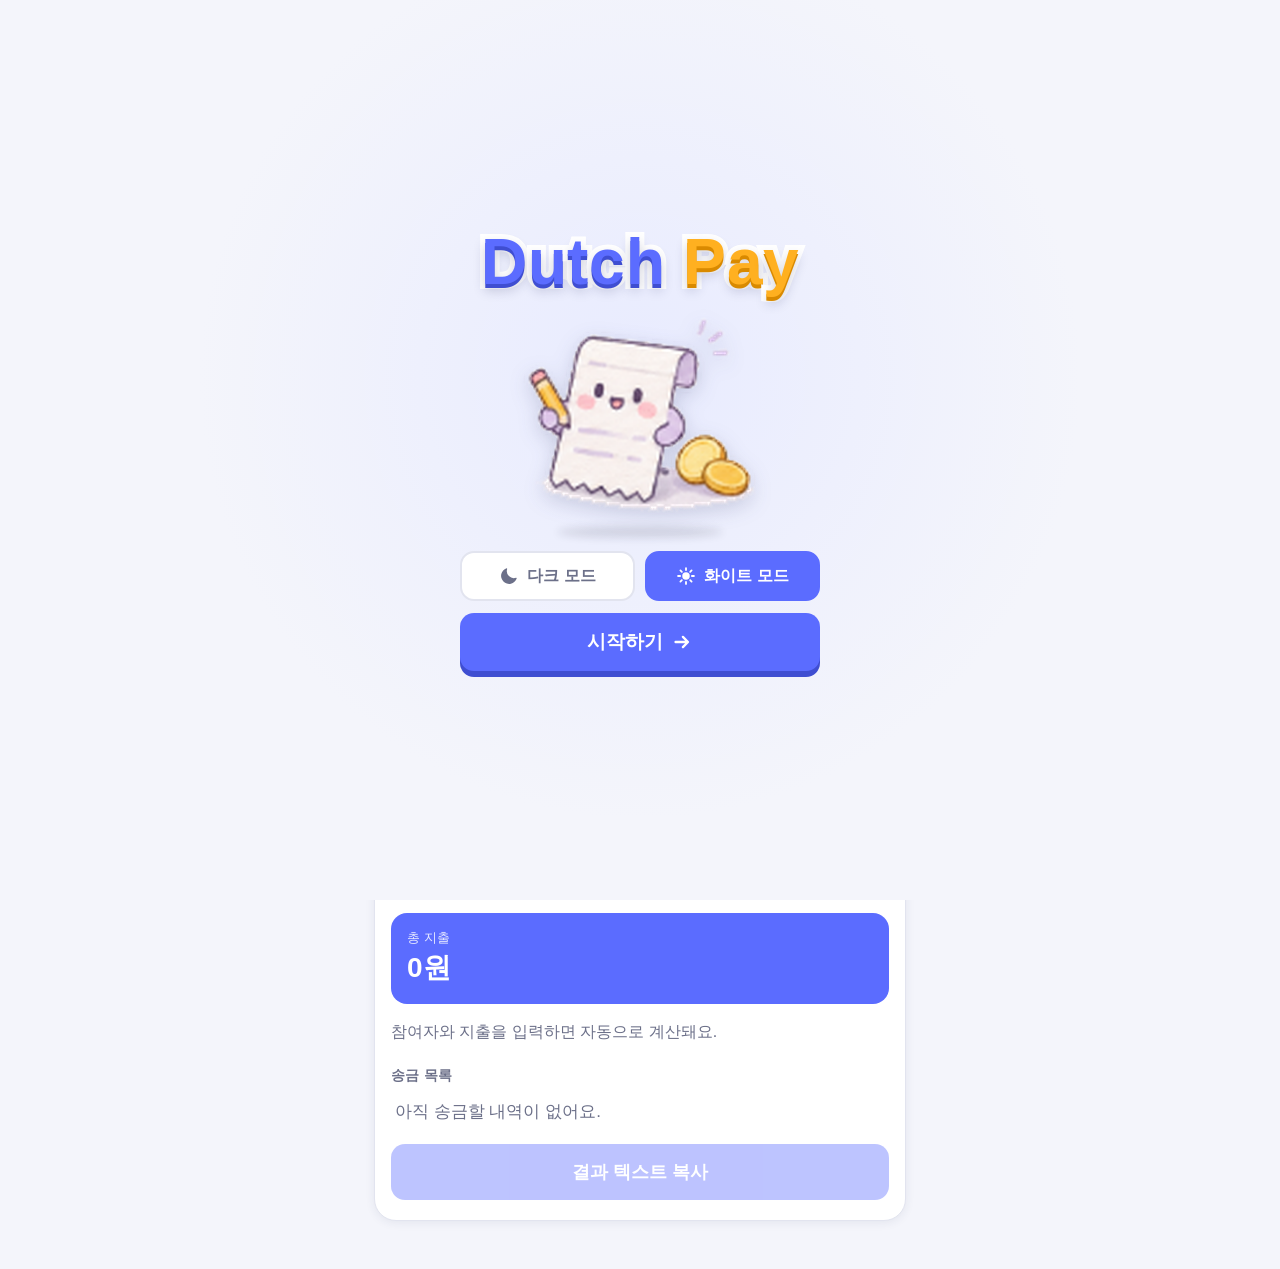
==== commit bf6d319f: "docs: refine presentation and include latest app changes" ====
--- a/src/index.html
+++ b/src/index.html
@@ -4,9 +4,53 @@
   <meta charset="utf-8" />
   <meta name="viewport" content="width=device-width, initial-scale=1" />
   <title>Dutch-Pay</title>
-  <link rel="stylesheet" href="style.css" />
+  <script>
+    /* 저장된 모드(없으면 기기 설정)를 화면이 그려지기 전에 적용해서 깜빡임을 막는다 */
+    (function () {
+      var t = null;
+      try { t = localStorage.getItem('dutchpay:theme'); } catch (e) { /* 저장소를 못 읽으면 기기 설정을 따른다 */ }
+      if (t !== 'dark' && t !== 'light') t = (window.matchMedia && matchMedia('(prefers-color-scheme: dark)').matches) ? 'dark' : 'light';
+      document.documentElement.setAttribute('data-theme', t);
+    })();
+  </script>
+  <link rel="stylesheet" href="css/base.css" />
+  <link rel="stylesheet" href="css/form.css" />
+  <link rel="stylesheet" href="css/result.css" />
+  <link rel="stylesheet" href="css/modal.css" />
+  <link rel="stylesheet" href="css/splash.css" />
 </head>
-<body>
+<body class="splash-open">
+  <!-- 시작 화면: 캐릭터 + Dutch Pay 문구 + 모드 선택 + 시작하기 -->
+  <div id="splash" class="splash" role="dialog" aria-modal="true" aria-labelledby="splashTitle">
+    <div class="splash-inner">
+      <h1 id="splashTitle" class="splash-title" aria-label="Dutch Pay">
+        <span class="word" aria-hidden="true"><span style="--i:0">D</span><span style="--i:1">u</span><span style="--i:2">t</span><span style="--i:3">c</span><span style="--i:4">h</span></span>
+        <span class="word pay" aria-hidden="true"><span style="--i:5">P</span><span style="--i:6">a</span><span style="--i:7">y</span></span>
+      </h1>
+
+      <div class="mascot-wrap">
+        <img class="mascot" src="assets/mascot.png" alt="영수증 캐릭터가 연필을 들고 동전 옆에 서 있어요" width="322" height="275" draggable="false" />
+        <span class="mascot-shadow" aria-hidden="true"></span>
+      </div>
+
+      <div class="mode-row" role="group" aria-label="화면 모드">
+        <button id="darkBtn" class="btn mode" type="button" aria-pressed="false">
+          <svg class="ico" viewBox="0 0 24 24" aria-hidden="true"><path d="M20.5 14.2A8.5 8.5 0 0 1 9.8 3.5a.6.6 0 0 0-.8-.7A9.6 9.6 0 1 0 21.2 15a.6.6 0 0 0-.7-.8z" fill="currentColor"/></svg>
+          다크 모드
+        </button>
+        <button id="lightBtn" class="btn mode" type="button" aria-pressed="false">
+          <svg class="ico" viewBox="0 0 24 24" aria-hidden="true"><circle cx="12" cy="12" r="4.5" fill="currentColor"/><g stroke="currentColor" stroke-width="2.2" stroke-linecap="round"><path d="M12 2.5v2.4M12 19.1v2.4M2.5 12h2.4M19.1 12h2.4M5.3 5.3l1.7 1.7M17 17l1.7 1.7M5.3 18.7 7 17M17 7l1.7-1.7"/></g></svg>
+          화이트 모드
+        </button>
+      </div>
+
+      <button id="startBtn" class="btn primary start" type="button">
+        시작하기
+        <svg class="ico" viewBox="0 0 24 24" aria-hidden="true"><path d="M5 12h13m-5-5.5 5.5 5.5-5.5 5.5" fill="none" stroke="currentColor" stroke-width="2.6" stroke-linecap="round" stroke-linejoin="round"/></svg>
+      </button>
+    </div>
+  </div>
+
   <header class="top">
     <input id="groupName" class="group-name" type="text" placeholder="모임 이름" maxlength="30" aria-label="모임 이름" />
     <button id="resetBtn" class="btn ghost danger" type="button">초기화</button>
@@ -79,7 +123,25 @@
   </div>
   <div id="toast" class="toast" role="status" aria-live="polite"></div>
 
-  <script src="settle.js"></script>
-  <script src="app.js"></script>
+  <script src="js/core/money.js"></script>
+  <script src="js/core/random.js"></script>
+  <script src="js/core/validate.js"></script>
+  <script src="js/core/share.js"></script>
+  <script src="js/core/transfer.js"></script>
+  <script src="js/core/settle.js"></script>
+  <script src="js/data/store.js"></script>
+  <script src="js/ui/dom.js"></script>
+  <script src="js/ui/modal.js"></script>
+  <script src="js/ui/formState.js"></script>
+  <script src="js/ui/members.js"></script>
+  <script src="js/ui/formRender.js"></script>
+  <script src="js/ui/formEvents.js"></script>
+  <script src="js/ui/formSubmit.js"></script>
+  <script src="js/ui/expenseList.js"></script>
+  <script src="js/ui/result.js"></script>
+  <script src="js/ui/copy.js"></script>
+  <script src="js/ui/header.js"></script>
+  <script src="js/ui/splash.js"></script>
+  <script src="js/app.js"></script>
 </body>
 </html>
--- a/src/css/base.css
+++ b/src/css/base.css
@@ -0,0 +1,129 @@
+/* Dutch-Pay 디자인: 레퍼런스(보라 계열 다크)를 바탕으로 하되, 모바일 사용성에 맞게
+   - 화이트/다크 모드는 시작 화면에서 고른다. <html data-theme="light|dark"> 값에 따라 색상 변수가 바뀐다.
+   - 터치 하기 쉬운 큰 버튼(최소 48px), 단계별 번호 카드, 결과 요약 강조
+   - 모든 버튼은 마우스를 올리면 색이 바뀐다(hover) */
+:root {
+  color-scheme: light;
+  --bg: #f4f5fb;
+  --card: #ffffff;
+  --field: #f1f2f8;
+  --line: #e2e4ef;
+  --text: #1c1e2b;
+  --muted: #6c7089;
+  --accent: #5b6cff;
+  --accent-soft: #e8ebff;
+  --on-accent: #ffffff;
+  --amber: #ffb020;
+  --amber-soft: #fff2d6;
+  --red: #e5484d;
+  --green: #12a150;
+  --shadow: 0 2px 10px rgba(40, 45, 90, .08);
+  /* hover 색상 */
+  --accent-hover: #4352e8;
+  --accent-soft-hover: #d6dbff;
+  --field-hover: #e3e5f2;
+  --amber-hover: #f59e0b;
+  --red-soft: #fdeaeb;
+  --accent-deep: #3f4ed1;
+}
+:root[data-theme="dark"] {
+  color-scheme: dark;
+  --bg: #101119; --card: #1a1c28; --field: #12131c; --line: #2b2e3f;
+  --text: #f1f2f8; --muted: #9a9eb5; --accent: #7f8cff; --accent-soft: #272c52;
+  --amber: #ffb84d; --amber-soft: #3a2f17; --red: #ff6b70; --green: #3ddc84; --shadow: none;
+  --accent-hover: #a0aaff; --accent-soft-hover: #343b6d; --field-hover: #222538;
+  --amber-hover: #ffcb7a; --red-soft: #3b2025; --accent-deep: #5d6af0;
+}
+* { box-sizing: border-box; }
+html, body { margin: 0; }
+body {
+  background: var(--bg); color: var(--text); overflow-x: hidden;
+  font-family: -apple-system, 'Segoe UI', 'Apple SD Gothic Neo', 'Malgun Gothic', sans-serif;
+  font-size: 16px; line-height: 1.45;
+}
+.top {
+  background: var(--bg);
+  display: flex; align-items: center; justify-content: space-between; gap: 12px;
+  padding: 12px 16px; border-bottom: 1px solid var(--line);
+}
+.top > * { max-width: 560px; }
+.group-name {
+  flex: 1; min-width: 0; background: transparent; border: 0; outline: 0; color: var(--text);
+  font-size: 22px; font-weight: 800; padding: 6px 0;
+}
+.group-name::placeholder { color: var(--muted); }
+main { max-width: 560px; margin: 0 auto; padding: 14px 14px 48px; display: grid; gap: 14px; }
+.card { background: var(--card); border-radius: 22px; padding: 20px 16px; box-shadow: var(--shadow); border: 1px solid var(--line); }
+h2 { margin: 0 0 16px; font-size: 19px; display: flex; align-items: center; gap: 10px; }
+h3 { margin: 22px 0 10px; font-size: 14px; color: var(--muted); font-weight: 700; letter-spacing: .02em; }
+.step {
+  display: inline-grid; place-items: center; width: 28px; height: 28px; border-radius: 9px;
+  background: var(--accent); color: var(--on-accent); font-size: 14px; font-weight: 800;
+}
+input, select {
+  width: 100%; min-width: 0; min-height: 50px; background: var(--field); color: var(--text);
+  border: 2px solid transparent; border-radius: 14px; padding: 12px 14px; font-size: 16px; outline: 0;
+}
+input:focus, select:focus { border-color: var(--accent); background: var(--card); }
+input::placeholder { color: var(--muted); opacity: .7; }
+.row { display: flex; gap: 10px; }
+.btn {
+  min-height: 50px; background: var(--field); color: var(--text); border: 0; border-radius: 14px;
+  padding: 0 20px; font-size: 16px; font-weight: 600; cursor: pointer; white-space: nowrap;
+}
+.btn.primary { background: var(--accent); color: var(--on-accent); font-weight: 800; }
+.btn.ghost { background: transparent; border: 1px solid var(--line); }
+.btn.danger { color: var(--red); }
+.btn.block { width: 100%; margin-top: 16px; min-height: 56px; font-size: 18px; }
+.btn:disabled { opacity: .4; cursor: not-allowed; }
+.btn:active:not(:disabled) { transform: scale(.98); }
+.link { background: none; border: 0; color: var(--accent); font-size: 15px; font-weight: 700; cursor: pointer; padding: 6px; }
+.link.danger { color: var(--red); }
+
+
+/* 칩 */
+.chips { list-style: none; margin: 14px 0 0; padding: 0; display: flex; flex-wrap: wrap; gap: 8px; }
+.chips.pick { margin-top: 8px; }
+.chip {
+  display: inline-flex; align-items: center; gap: 8px; padding: 9px 10px 9px 16px; border-radius: 999px;
+  background: var(--accent-soft); color: var(--accent); font-weight: 800; font-size: 16px;
+}
+.chip button {
+  display: grid; place-items: center; width: 24px; height: 24px; border-radius: 50%; padding: 0;
+  background: var(--card); border: 0; color: var(--accent); cursor: pointer; font-size: 15px; line-height: 1;
+}
+.chip.off { background: var(--field); color: var(--muted); text-decoration: line-through; font-weight: 600; }
+.chip.off button { color: var(--muted); }
+.empty { color: var(--muted); font-size: 14px; list-style: none; }
+.toggle {
+  min-height: 46px; border: 2px solid var(--line); background: transparent; color: var(--muted);
+  border-radius: 12px; padding: 0 18px; font-size: 16px; font-weight: 600; cursor: pointer;
+}
+.toggle.on { background: var(--accent); border-color: var(--accent); color: var(--on-accent); font-weight: 800; }
+.toggle.inactive { border-style: dashed; opacity: .6; text-decoration: line-through; }
+.toggle.inactive.on { background: var(--muted); border-color: var(--muted); }
+.toggle.disc.on { background: var(--amber); border-color: var(--amber); color: #2b2100; }
+
+
+/* 버튼 공통: 부드러운 색 전환 + 키보드 포커스 표시 */
+.btn, .link, .chip button, .toggle {
+  transition: background-color .15s ease, color .15s ease, border-color .15s ease, transform .1s ease;
+}
+button:focus-visible { outline: 3px solid var(--accent); outline-offset: 2px; }
+
+/* 마우스를 올렸을 때(hover) 색상 변경 — 터치 기기에서는 적용하지 않는다 */
+@media (hover: hover) {
+  .btn:hover:not(:disabled) { background: var(--field-hover); }
+  .btn.primary:hover:not(:disabled) { background: var(--accent-hover); color: var(--on-accent); }
+  .btn.ghost:hover:not(:disabled) { background: var(--field-hover); border-color: var(--accent); color: var(--accent); }
+  .btn.danger:hover:not(:disabled) { background: var(--red-soft); color: var(--red); }
+  .btn.ghost.danger:hover:not(:disabled) { border-color: var(--red); }
+  .link:hover { color: var(--accent-hover); background: var(--accent-soft); border-radius: 10px; }
+  .link.danger:hover { color: var(--red); background: var(--red-soft); }
+  .chip button:hover { background: var(--accent); color: var(--on-accent); }
+  .chip.off button:hover { background: var(--muted); color: var(--card); }
+  .toggle:hover { border-color: var(--accent); color: var(--accent); background: var(--accent-soft); }
+  .toggle.on:hover { background: var(--accent-hover); border-color: var(--accent-hover); color: var(--on-accent); }
+  .toggle.disc.on:hover { background: var(--amber-hover); border-color: var(--amber-hover); color: #2b2100; }
+  .toggle.inactive.on:hover { background: var(--muted); border-color: var(--muted); color: var(--card); }
+}
--- a/src/css/form.css
+++ b/src/css/form.css
@@ -0,0 +1,29 @@
+/* 입력 폼·지출 목록 */
+/* 폼 */
+.grid2 { display: grid; grid-template-columns: 1fr 1fr; gap: 12px; }
+.field { display: block; margin-top: 16px; }
+.grid2 .field { margin-top: 0; }
+.field > span, .field-head span { display: block; color: var(--muted); font-size: 14px; font-weight: 700; margin-bottom: 6px; }
+.field-head { display: flex; justify-content: space-between; align-items: center; }
+.field-head small { font-weight: 400; }
+.disc-inputs { display: grid; gap: 8px; margin-top: 10px; }
+.disc-row { display: flex; align-items: center; gap: 10px; background: var(--amber-soft); border-radius: 14px; padding: 8px 12px; }
+.disc-row label { flex: 1; font-weight: 700; }
+.disc-row input { width: 84px; min-height: 44px; text-align: right; background: var(--card); }
+.actions { display: flex; justify-content: flex-end; gap: 10px; margin-top: 18px; }
+.actions .btn.primary { flex: 1; min-height: 54px; font-size: 17px; }
+
+/* 지출 목록 */
+.expenses { list-style: none; margin: 20px 0 0; padding: 0; display: grid; gap: 10px; }
+.expense { background: var(--field); border-radius: 16px; padding: 14px; }
+.expense.editing { outline: 2px solid var(--accent); }
+.exp-main { display: flex; justify-content: space-between; gap: 10px; font-size: 17px; }
+.exp-main .amount { font-weight: 800; white-space: nowrap; }
+.exp-sub { color: var(--muted); font-size: 14px; margin-top: 3px; word-break: keep-all; }
+.exp-actions { margin-top: 6px; display: flex; gap: 8px; }
+.exp-actions .link { padding-left: 0; }
+.total-line { text-align: right; color: var(--muted); margin: 12px 0 0; }
+.total-line strong { color: var(--text); }
+.excluded { color: var(--red); font-size: 13px; margin-top: 4px; }
+.expenses .empty { text-align: center; padding: 10px; }
+
--- a/src/css/result.css
+++ b/src/css/result.css
@@ -0,0 +1,24 @@
+/* 정산 결과 */
+/* 결과 */
+.summary {
+  background: var(--accent); color: var(--on-accent); border-radius: 16px; padding: 16px; margin-bottom: 14px;
+}
+.summary small { display: block; opacity: .85; font-size: 13px; }
+.summary strong { font-size: 28px; font-weight: 800; }
+.summary span { opacity: .9; font-size: 14px; }
+table { width: 100%; border-collapse: collapse; }
+th, td { padding: 12px 4px; text-align: right; border-bottom: 1px solid var(--line); font-size: 15px; }
+th { color: var(--muted); font-weight: 700; font-size: 13px; }
+th:first-child, td:first-child { text-align: left; font-weight: 700; }
+td.pos { color: var(--green); font-weight: 800; }
+td.neg { color: var(--red); font-weight: 800; }
+tr.off td:first-child { color: var(--muted); text-decoration: line-through; }
+.transfers { list-style: none; margin: 0; padding: 0; display: grid; gap: 10px; }
+.transfers li {
+  display: flex; align-items: center; gap: 8px; background: var(--accent-soft); border-radius: 16px;
+  padding: 16px; font-size: 17px; font-weight: 800;
+}
+.transfers .arrow { color: var(--accent); }
+.transfers .amt { margin-left: auto; color: var(--accent); }
+.transfers li.empty { background: none; padding: 4px; font-weight: 400; color: var(--muted); }
+.muted { color: var(--muted); }
--- a/src/css/modal.css
+++ b/src/css/modal.css
@@ -0,0 +1,19 @@
+/* 팝업 */
+.modal { position: fixed; inset: 0; background: rgba(10, 12, 25, .55); display: grid; align-items: end; justify-items: center; padding: 0; z-index: 10; }
+.modal[hidden] { display: none; }
+.modal-box { background: var(--card); border-radius: 24px 24px 0 0; padding: 24px 18px 28px; width: 100%; max-width: 560px; }
+.modal-box h3 { margin: 0 0 6px; color: var(--text); font-size: 19px; letter-spacing: 0; }
+.modal-box p { margin: 0 0 18px; color: var(--muted); }
+.modal-btns { display: grid; gap: 10px; }
+.toast {
+  position: fixed; left: 50%; bottom: 24px; transform: translateX(-50%) translateY(20px); opacity: 0;
+  background: #20222f; color: #fff; padding: 12px 18px; border-radius: 12px; pointer-events: none;
+  transition: .2s; max-width: calc(100% - 32px); z-index: 20; text-align: center;
+}
+.toast.show { opacity: 1; transform: translateX(-50%) translateY(0); }
+
+@media (max-width: 420px) {
+  .grid2 { grid-template-columns: 1fr; }
+  .grid2 .field + .field { margin-top: 12px; }
+  th, td { font-size: 13px; padding: 10px 2px; }
+}
--- a/src/css/splash.css
+++ b/src/css/splash.css
@@ -0,0 +1,117 @@
+/* 시작 화면: 기존 디자인(보라 계열, 둥근 카드/버튼)과 같은 색상 변수를 써서 화이트·다크 모두 일관되게 보인다. */
+body.splash-open { overflow: hidden; }
+
+.splash {
+  position: fixed; inset: 0; z-index: 50; overflow-y: auto;
+  display: grid; place-items: center; padding: 24px 20px;
+  background:
+    radial-gradient(70vmin 70vmin at 50% 42%, var(--accent-soft) 0%, transparent 70%),
+    var(--bg);
+  color: var(--text);
+  transition: opacity .45s ease, transform .45s ease, visibility 0s linear .45s;
+}
+.splash[hidden] { display: none; }
+.splash:focus { outline: none; }
+.splash.leaving { opacity: 0; transform: scale(1.04); pointer-events: none; visibility: hidden; }
+
+.splash-inner {
+  width: 100%; max-width: 360px; margin: auto;
+  display: flex; flex-direction: column; align-items: center; gap: 0;
+}
+
+/* ── Dutch Pay 문구: 스티커처럼 또렷한 외곽선 + 아래 그림자, 글자가 차례로 통통 튄다 ── */
+.splash-title {
+  margin: 0 0 6px; display: flex; flex-wrap: wrap; justify-content: center; gap: 0 .28em;
+  font-family: ui-rounded, 'SF Pro Rounded', 'Arial Rounded MT Bold', 'Nunito', 'Segoe UI Black', 'Segoe UI', 'Malgun Gothic', sans-serif;
+  font-size: clamp(46px, 15vw, 64px); font-weight: 900; line-height: 1.05; letter-spacing: .01em;
+}
+.splash-title .word { display: inline-flex; color: var(--accent); }
+.splash-title .word.pay { color: var(--amber); }
+.splash-title .word > span {
+  display: inline-block;
+  -webkit-text-stroke: .16em var(--card); paint-order: stroke fill;
+  text-shadow: 0 .06em 0 var(--accent-deep), 0 .1em .18em rgba(40, 45, 90, .25);
+  animation:
+    letter-drop .7s cubic-bezier(.3, 1.6, .5, 1) both,
+    letter-bob 2.6s ease-in-out infinite;
+  animation-delay: calc(var(--i) * 70ms + 150ms), calc(var(--i) * 140ms + 1100ms);
+}
+.splash-title .word.pay > span { text-shadow: 0 .06em 0 #d98a00, 0 .1em .18em rgba(40, 45, 90, .25); }
+:root[data-theme="dark"] .splash-title .word.pay > span { text-shadow: 0 .06em 0 #b36f00, 0 .1em .18em rgba(0, 0, 0, .45); }
+:root[data-theme="dark"] .splash-title .word > span { -webkit-text-stroke-color: var(--bg); }
+
+/* ── 캐릭터: 가운데에서 통 튀며 등장한 뒤 둥실둥실 떠 있는다 ── */
+.mascot-wrap {
+  position: relative; display: grid; place-items: center; justify-items: center;
+  width: 100%; margin: 6px 0 14px;
+  animation: pop-in .8s cubic-bezier(.3, 1.5, .5, 1) .1s both;
+}
+.mascot {
+  display: block; width: clamp(190px, 58vw, 250px); height: auto;
+  filter: drop-shadow(0 6px 10px rgba(40, 45, 90, .18));
+  user-select: none; -webkit-user-drag: none;
+  animation: float 3.2s ease-in-out 1s infinite;
+  transform-origin: 50% 90%;
+}
+.mascot-shadow {
+  display: block; width: 46%; height: 12px; margin-top: 4px; border-radius: 50%;
+  background: var(--text); opacity: .13; filter: blur(4px);
+  animation: shadow-pulse 3.2s ease-in-out 1s infinite;
+}
+
+/* ── 모드 버튼 / 시작하기 버튼 ── */
+.mode-row {
+  width: 100%; display: grid; grid-template-columns: 1fr 1fr; gap: 10px;
+  animation: rise-in .6s ease .55s both;
+}
+.btn.mode {
+  display: inline-flex; align-items: center; justify-content: center; gap: 8px;
+  border: 2px solid var(--line); background: var(--card); color: var(--muted); padding: 0 10px; font-size: 16px;
+}
+.btn.mode .ico { width: 20px; height: 20px; flex: none; }
+.btn.mode[aria-pressed="true"] { background: var(--accent); border-color: var(--accent); color: var(--on-accent); font-weight: 800; }
+.btn.start {
+  width: 100%; margin-top: 12px; min-height: 58px; font-size: 19px; gap: 8px;
+  display: inline-flex; align-items: center; justify-content: center;
+  box-shadow: 0 6px 0 var(--accent-deep);
+  animation: rise-in .6s ease .7s both;
+}
+.btn.start .ico { width: 22px; height: 22px; transition: transform .2s ease; }
+.btn.start:active:not(:disabled) { transform: translateY(3px); box-shadow: 0 3px 0 var(--accent-deep); }
+
+@media (hover: hover) {
+  .btn.mode:hover { background: var(--accent-soft); border-color: var(--accent); color: var(--accent); }
+  .btn.mode[aria-pressed="true"]:hover { background: var(--accent-hover); border-color: var(--accent-hover); color: var(--on-accent); }
+  .btn.start:hover .ico { transform: translateX(4px); }
+}
+
+/* 시작 후 메인 화면이 부드럽게 나타난다 */
+body.app-entering .top, body.app-entering main { animation: app-in .55s ease both; }
+
+@keyframes letter-drop {
+  0% { opacity: 0; transform: translateY(-.8em) scale(.6) rotate(-10deg); }
+  100% { opacity: 1; transform: none; }
+}
+@keyframes letter-bob { 0%, 100% { transform: translateY(0); } 50% { transform: translateY(-.1em); } }
+@keyframes pop-in {
+  0% { opacity: 0; transform: scale(.55) rotate(-8deg); }
+  100% { opacity: 1; transform: none; }
+}
+@keyframes float {
+  0%, 100% { transform: translateY(0) rotate(-1.5deg); }
+  50% { transform: translateY(-12px) rotate(1.5deg); }
+}
+@keyframes shadow-pulse { 0%, 100% { transform: scaleX(1); opacity: .13; } 50% { transform: scaleX(.78); opacity: .08; } }
+@keyframes rise-in { 0% { opacity: 0; transform: translateY(16px); } 100% { opacity: 1; transform: none; } }
+@keyframes app-in { 0% { opacity: 0; transform: translateY(12px); } 100% { opacity: 1; transform: none; } }
+
+/* 움직임을 줄이도록 설정한 기기에서는 애니메이션을 끈다 */
+@media (prefers-reduced-motion: reduce) {
+  .splash, .splash * { animation: none !important; transition: none !important; }
+  body.app-entering .top, body.app-entering main { animation: none; }
+}
+
+@media (max-height: 640px) {
+  .splash-title { font-size: 44px; }
+  .mascot { width: 160px; }
+}
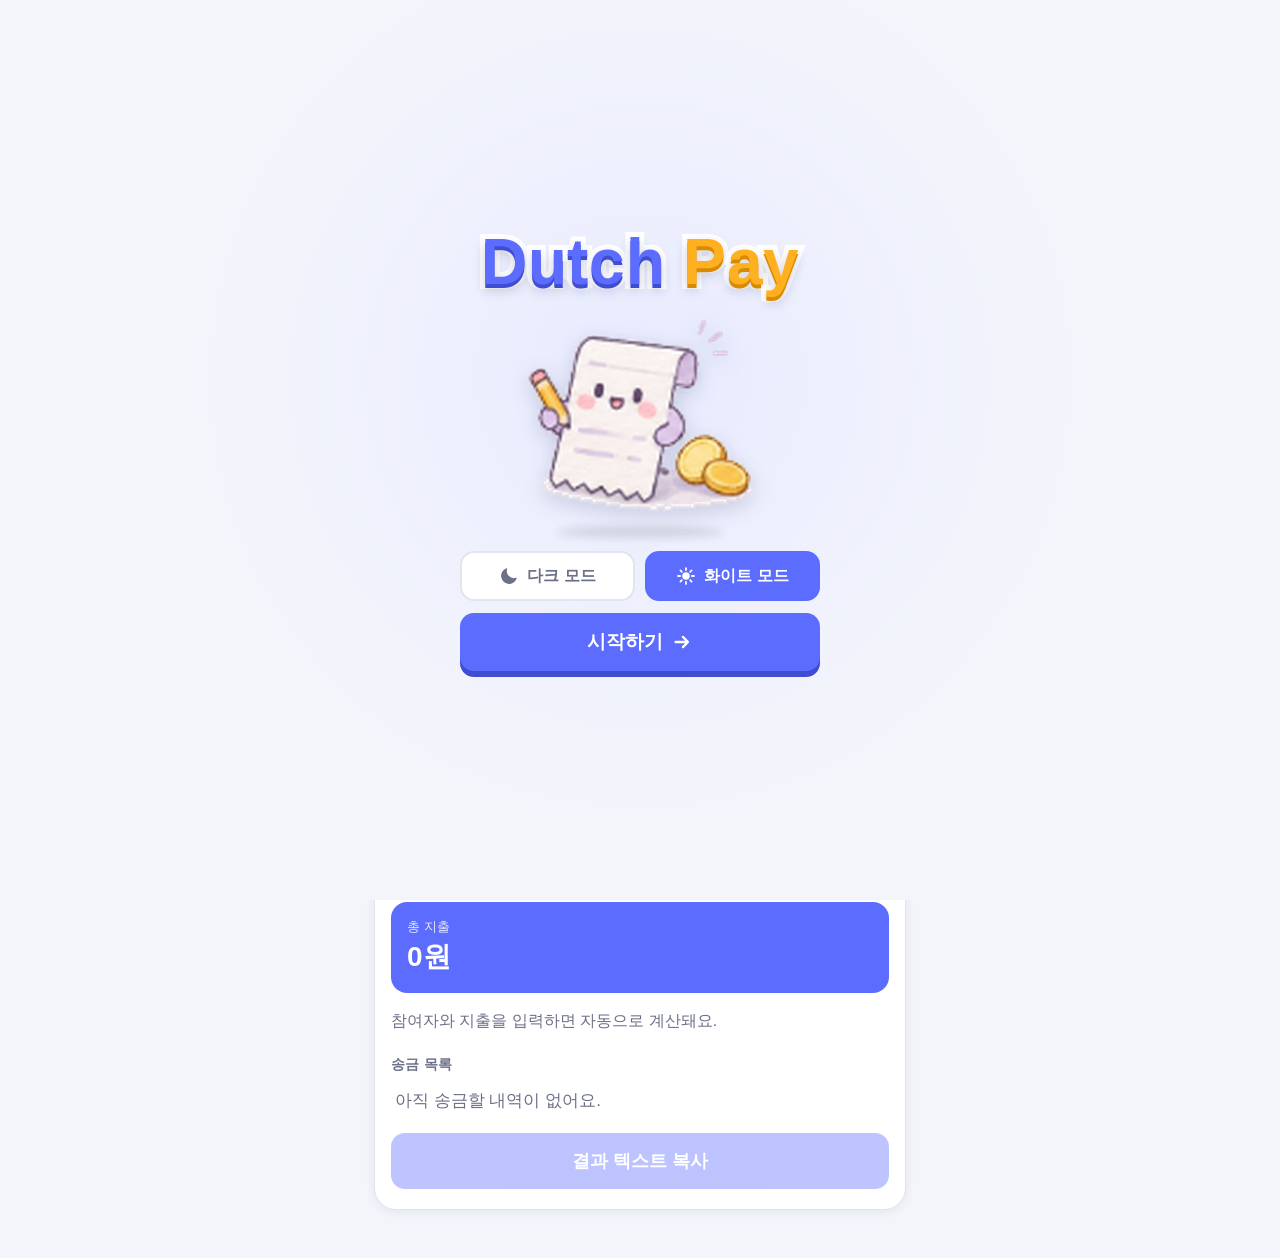
==== commit e8726754: "chore(release): 웹앱 이름을 Dutch-Pay-Ver1.0으로 표기 Co-Authored-By: Claude Sonnet 5.5 <noreply@anthropic.co" ====
--- a/src/index.html
+++ b/src/index.html
@@ -3,7 +3,7 @@
 <head>
   <meta charset="utf-8" />
   <meta name="viewport" content="width=device-width, initial-scale=1" />
-  <title>Dutch-Pay</title>
+  <title>Dutch-Pay-Ver1.0</title>
   <script>
     /* 저장된 모드(없으면 기기 설정)를 화면이 그려지기 전에 적용해서 깜빡임을 막는다 */
     (function () {
--- a/src/css/base.css
+++ b/src/css/base.css
@@ -42,9 +42,9 @@
   font-size: 16px; line-height: 1.45;
 }
 .top {
-  background: var(--bg);
+  max-width: 560px; margin: 0 auto; background: var(--bg);
   display: flex; align-items: center; justify-content: space-between; gap: 12px;
-  padding: 12px 16px; border-bottom: 1px solid var(--line);
+  padding: 14px 30px 0;
 }
 .top > * { max-width: 560px; }
 .group-name {
